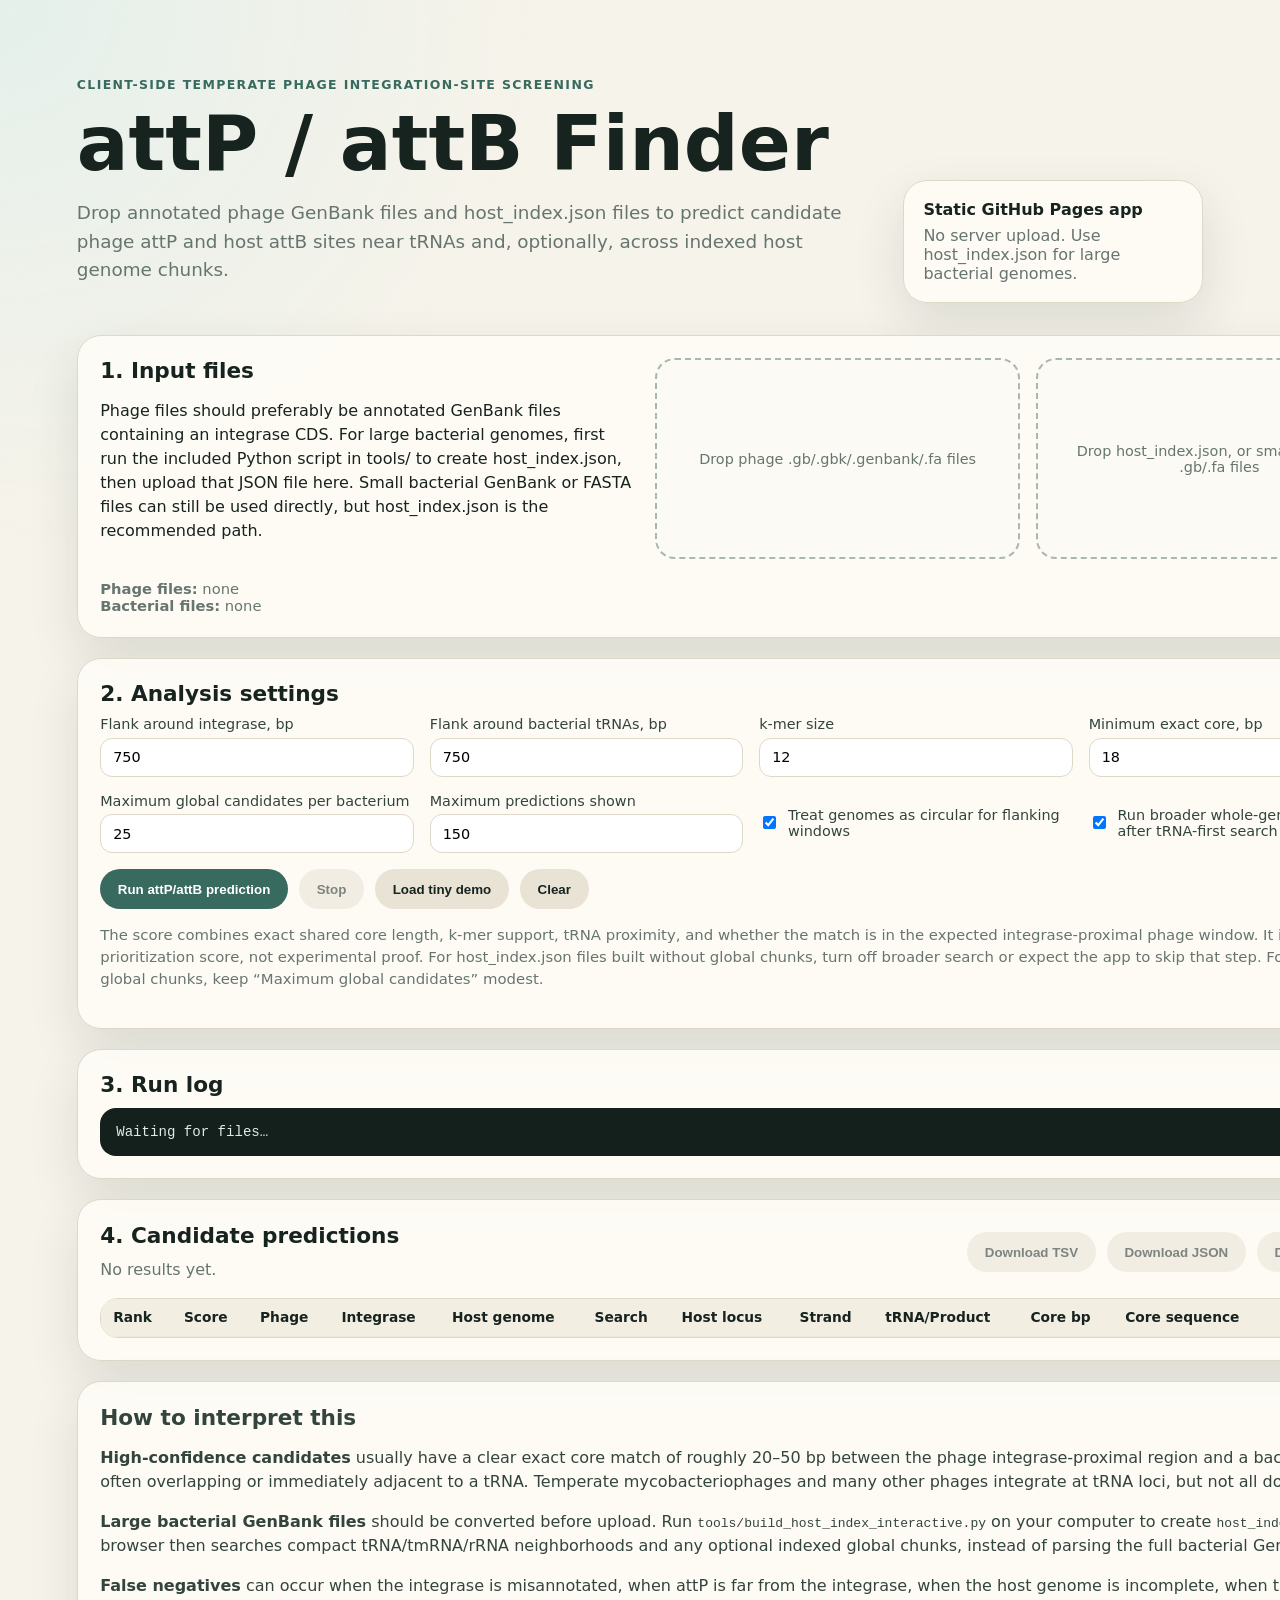
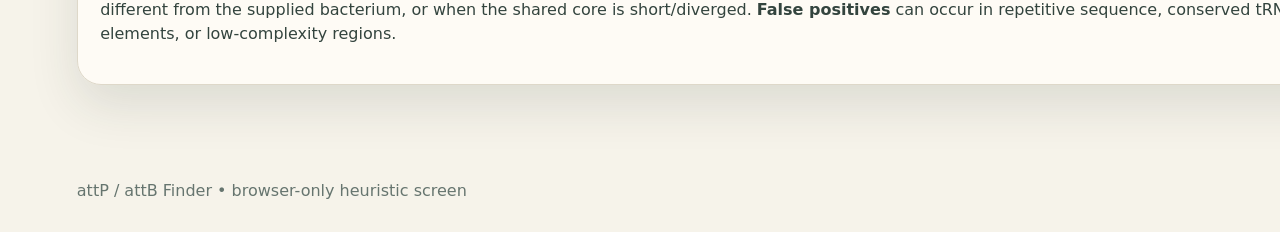
==== index_.html @ a2041f84 "Rename index.html to index_.html" ====
<!doctype html>
<html lang="en">
<head>
  <meta charset="utf-8" />
  <meta name="viewport" content="width=device-width, initial-scale=1" />
  <title>attP / attB Finder</title>
  <link rel="stylesheet" href="src/styles.css" />
</head>
<body>
  <header class="hero">
    <div>
      <p class="eyebrow">Client-side temperate phage integration-site screening</p>
      <h1>attP / attB Finder</h1>
      <p class="lede">Drop annotated phage GenBank files and host_index.json files to predict candidate phage attP and host attB sites near tRNAs and, optionally, across indexed host genome chunks.</p>
    </div>
    <div class="status-card">
      <strong>Static GitHub Pages app</strong>
      <span>No server upload. Use host_index.json for large bacterial genomes.</span>
    </div>
  </header>

  <main>
    <section class="panel grid-2">
      <div>
        <h2>1. Input files</h2>
        <p>Phage files should preferably be annotated GenBank files containing an integrase CDS. For large bacterial genomes, first run the included Python script in tools/ to create host_index.json, then upload that JSON file here. Small bacterial GenBank or FASTA files can still be used directly, but host_index.json is the recommended path.</p>
      </div>
      <div class="upload-grid">
        <label class="dropzone" id="phageDrop">
          <span>Drop phage .gb/.gbk/.genbank/.fa files</span>
          <input id="phageFiles" type="file" multiple accept=".gb,.gbk,.genbank,.fasta,.fa,.fna,.txt" />
        </label>
        <label class="dropzone" id="bactDrop">
          <span>Drop host_index.json, or small bacterial .gb/.fa files</span>
          <input id="bactFiles" type="file" multiple accept=".json,.gb,.gbk,.genbank,.fasta,.fa,.fna,.txt" />
        </label>
      </div>
      <div class="file-list" id="fileList"></div>
      <div class="warning" id="largeFileWarning" hidden></div>
    </section>

    <section class="panel">
      <h2>2. Analysis settings</h2>
      <div class="settings">
        <label>Flank around integrase, bp
          <input id="intFlank" type="number" min="100" max="5000" value="750" />
        </label>
        <label>Flank around bacterial tRNAs, bp
          <input id="trnaFlank" type="number" min="50" max="5000" value="750" />
        </label>
        <label>k-mer size
          <input id="kmerSize" type="number" min="6" max="25" value="12" />
        </label>
        <label>Minimum exact core, bp
          <input id="minCore" type="number" min="8" max="200" value="18" />
        </label>
        <label>Maximum global candidates per bacterium
          <input id="maxGlobal" type="number" min="0" max="200" value="25" />
        </label>
        <label>Maximum predictions shown
          <input id="maxPredictions" type="number" min="10" max="1000" value="150" />
        </label>
        <label class="check"><input id="assumeCircular" type="checkbox" checked /> Treat genomes as circular for flanking windows</label>
        <label class="check"><input id="globalSearch" type="checkbox" checked /> Run broader whole-genome search after tRNA-first search</label>
      </div>
      <div class="button-row">
        <button id="runBtn">Run attP/attB prediction</button>
        <button id="stopBtn" class="secondary" disabled>Stop</button>
        <button id="demoBtn" class="secondary">Load tiny demo</button>
        <button id="clearBtn" class="secondary">Clear</button>
      </div>
      <p class="hint">The score combines exact shared core length, k-mer support, tRNA proximity, and whether the match is in the expected integrase-proximal phage window. It is a prioritization score, not experimental proof. For host_index.json files built without global chunks, turn off broader search or expect the app to skip that step. For indexed global chunks, keep “Maximum global candidates” modest.</p>
    </section>

    <section class="panel log-panel">
      <h2>3. Run log</h2>
      <pre id="log">Waiting for files…</pre>
    </section>

    <section class="panel results-panel">
      <div class="section-head">
        <div>
          <h2>4. Candidate predictions</h2>
          <p id="summary">No results yet.</p>
        </div>
        <div class="button-row compact">
          <button id="downloadTsv" class="secondary" disabled>Download TSV</button>
          <button id="downloadJson" class="secondary" disabled>Download JSON</button>
          <button id="downloadFasta" class="secondary" disabled>Download FASTA</button>
        </div>
      </div>
      <div class="table-wrap">
        <table id="resultsTable">
          <thead>
            <tr>
              <th>Rank</th><th>Score</th><th>Phage</th><th>Integrase</th><th>Host genome</th><th>Search</th><th>Host locus</th><th>Strand</th><th>tRNA/Product</th><th>Core bp</th><th>Core sequence</th><th>Coordinates</th>
            </tr>
          </thead>
          <tbody></tbody>
        </table>
      </div>
    </section>

    <section class="panel prose">
      <h2>How to interpret this</h2>
      <p><strong>High-confidence candidates</strong> usually have a clear exact core match of roughly 20–50 bp between the phage integrase-proximal region and a bacterial locus, often overlapping or immediately adjacent to a tRNA. Temperate mycobacteriophages and many other phages integrate at tRNA loci, but not all do.</p>
      <p><strong>Large bacterial GenBank files</strong> should be converted before upload. Run <code>tools/build_host_index_interactive.py</code> on your computer to create <code>host_index.json</code>. The browser then searches compact tRNA/tmRNA/rRNA neighborhoods and any optional indexed global chunks, instead of parsing the full bacterial GenBank file.</p>
      <p><strong>False negatives</strong> can occur when the integrase is misannotated, when attP is far from the integrase, when the host genome is incomplete, when the true host is different from the supplied bacterium, or when the shared core is short/diverged. <strong>False positives</strong> can occur in repetitive sequence, conserved tRNAs, mobile elements, or low-complexity regions.</p>
    </section>
  </main>

  <footer>
    <span>attP / attB Finder • browser-only heuristic screen</span>
  </footer>

  <script src="src/app.js"></script>
</body>
</html>
---- src/styles.css ----
:root {
  --bg: #f6f3ea;
  --panel: #fffdf7;
  --ink: #17231f;
  --muted: #66756f;
  --line: #ded8c9;
  --accent: #386a5f;
  --accent2: #e9f3ef;
  --danger: #9b3d2e;
  --shadow: 0 20px 50px rgba(36, 46, 41, .12);
}
* { box-sizing: border-box; }
body {
  margin: 0;
  font-family: Inter, ui-sans-serif, system-ui, -apple-system, BlinkMacSystemFont, "Segoe UI", sans-serif;
  background: radial-gradient(circle at top left, #e5f0eb, transparent 34rem), var(--bg);
  color: var(--ink);
}
.hero {
  display: grid;
  grid-template-columns: minmax(0, 1fr) 300px;
  gap: 2rem;
  align-items: end;
  padding: 4rem min(6vw, 5rem) 2rem;
}
.eyebrow { color: var(--accent); text-transform: uppercase; letter-spacing: .11em; font-weight: 700; font-size: .78rem; }
h1 { font-size: clamp(2.2rem, 6vw, 5rem); margin: .2rem 0 .6rem; line-height: .95; }
.lede { font-size: 1.15rem; max-width: 70ch; color: var(--muted); line-height: 1.55; }
.status-card, .panel {
  background: rgba(255,253,247,.88);
  border: 1px solid var(--line);
  border-radius: 24px;
  box-shadow: var(--shadow);
}
.status-card { padding: 1.2rem; display: grid; gap: .4rem; color: var(--muted); }
.status-card strong { color: var(--ink); }
main { padding: 0 min(6vw, 5rem) 4rem; display: grid; gap: 1.25rem; }
.panel { padding: 1.4rem; }
.grid-2 { display: grid; grid-template-columns: 1fr 1.4fr; gap: 1.3rem; }
h2 { margin: 0 0 .65rem; font-size: 1.35rem; }
p { line-height: 1.5; }
.upload-grid { display: grid; grid-template-columns: 1fr 1fr; gap: 1rem; }
.dropzone {
  min-height: 150px;
  border: 2px dashed #aab7b1;
  border-radius: 20px;
  display: grid;
  place-items: center;
  padding: 1rem;
  text-align: center;
  background: #fbfaf4;
  cursor: pointer;
  color: var(--muted);
  transition: transform .15s ease, border-color .15s ease, background .15s ease;
}
.dropzone:hover, .dropzone.dragover { transform: translateY(-2px); border-color: var(--accent); background: var(--accent2); }
.dropzone input { display: none; }
.file-list { grid-column: 1 / -1; color: var(--muted); font-size: .92rem; }
.settings { display: grid; grid-template-columns: repeat(4, minmax(160px, 1fr)); gap: 1rem; }
label { display: grid; gap: .35rem; font-size: .9rem; color: #33443e; }
input[type="number"] { border: 1px solid var(--line); border-radius: 12px; padding: .65rem .75rem; font: inherit; background: white; }
.check { display: flex; align-items: center; gap: .55rem; }
.button-row { display: flex; gap: .7rem; flex-wrap: wrap; margin-top: 1rem; }
.button-row.compact { margin-top: 0; justify-content: flex-end; }
button {
  border: 0;
  border-radius: 999px;
  padding: .78rem 1.1rem;
  font-weight: 700;
  background: var(--accent);
  color: white;
  cursor: pointer;
}
button.secondary { background: #e8e3d5; color: var(--ink); }
button:disabled { opacity: .45; cursor: not-allowed; }
.hint { color: var(--muted); font-size: .93rem; }
.log-panel pre {
  margin: 0;
  max-height: 260px;
  overflow: auto;
  white-space: pre-wrap;
  background: #13201c;
  color: #dcece5;
  padding: 1rem;
  border-radius: 16px;
  font-size: .88rem;
}
.section-head { display: grid; grid-template-columns: 1fr auto; gap: 1rem; align-items: center; }
#summary { margin: 0; color: var(--muted); }
.table-wrap { overflow: auto; margin-top: 1rem; border: 1px solid var(--line); border-radius: 18px; }
table { width: 100%; border-collapse: collapse; font-size: .86rem; min-width: 1300px; background: white; }
th, td { padding: .65rem .75rem; border-bottom: 1px solid #eee8da; vertical-align: top; }
th { text-align: left; background: #f2eee2; position: sticky; top: 0; }
td code { font-family: ui-monospace, SFMono-Regular, Menlo, monospace; word-break: break-all; }
.prose { color: #33443e; }
footer { padding: 2rem min(6vw, 5rem); color: var(--muted); }
@media (max-width: 900px) {
  .hero, .grid-2, .section-head { grid-template-columns: 1fr; }
  .settings, .upload-grid { grid-template-columns: 1fr; }
}

.warning {
  margin-top: 1rem;
  padding: 0.9rem 1rem;
  border-radius: 1rem;
  background: #fff8df;
  border: 1px solid #ead27a;
  color: #6d5200;
  font-size: 0.95rem;
}
button:disabled {
  opacity: 0.55;
  cursor: not-allowed;
}
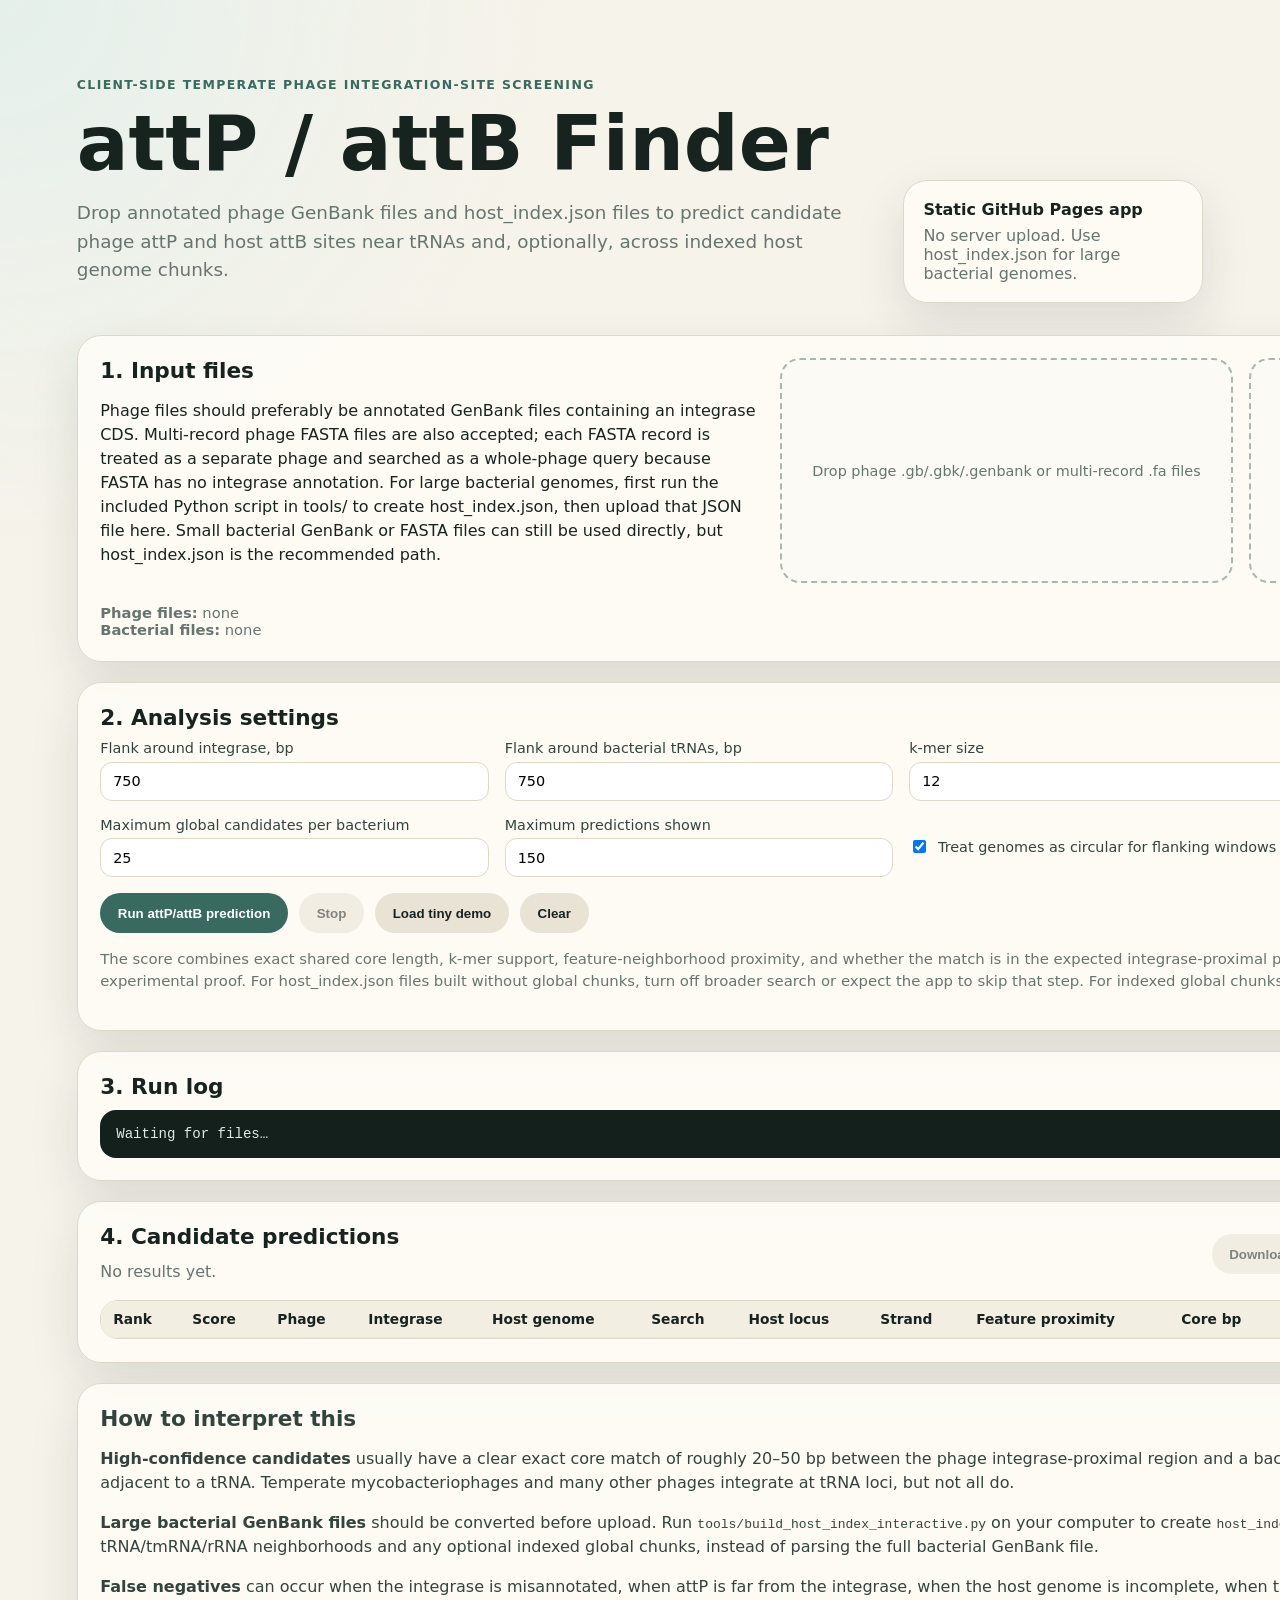
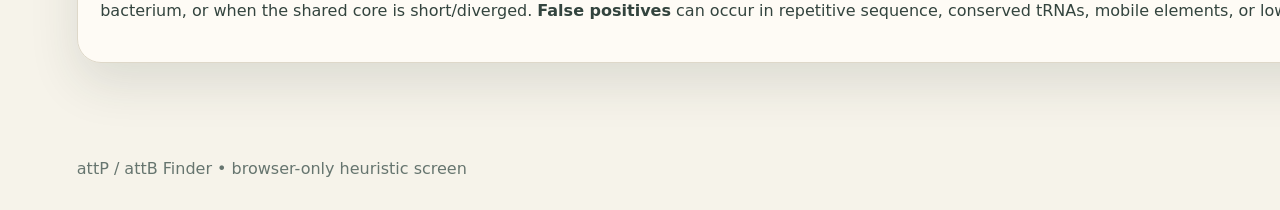
==== commit 395c388f: "Rename index.html to index_.html" ====
--- a/index_.html
+++ b/index_.html
@@ -23,11 +23,11 @@
     <section class="panel grid-2">
       <div>
         <h2>1. Input files</h2>
-        <p>Phage files should preferably be annotated GenBank files containing an integrase CDS. For large bacterial genomes, first run the included Python script in tools/ to create host_index.json, then upload that JSON file here. Small bacterial GenBank or FASTA files can still be used directly, but host_index.json is the recommended path.</p>
+        <p>Phage files should preferably be annotated GenBank files containing an integrase CDS. Multi-record phage FASTA files are also accepted; each FASTA record is treated as a separate phage and searched as a whole-phage query because FASTA has no integrase annotation. For large bacterial genomes, first run the included Python script in tools/ to create host_index.json, then upload that JSON file here. Small bacterial GenBank or FASTA files can still be used directly, but host_index.json is the recommended path.</p>
       </div>
       <div class="upload-grid">
         <label class="dropzone" id="phageDrop">
-          <span>Drop phage .gb/.gbk/.genbank/.fa files</span>
+          <span>Drop phage .gb/.gbk/.genbank or multi-record .fa files</span>
           <input id="phageFiles" type="file" multiple accept=".gb,.gbk,.genbank,.fasta,.fa,.fna,.txt" />
         </label>
         <label class="dropzone" id="bactDrop">
@@ -69,7 +69,7 @@
         <button id="demoBtn" class="secondary">Load tiny demo</button>
         <button id="clearBtn" class="secondary">Clear</button>
       </div>
-      <p class="hint">The score combines exact shared core length, k-mer support, tRNA proximity, and whether the match is in the expected integrase-proximal phage window. It is a prioritization score, not experimental proof. For host_index.json files built without global chunks, turn off broader search or expect the app to skip that step. For indexed global chunks, keep “Maximum global candidates” modest.</p>
+      <p class="hint">The score combines exact shared core length, k-mer support, feature-neighborhood proximity, and whether the match is in the expected integrase-proximal phage window. It is a prioritization score, not experimental proof. For host_index.json files built without global chunks, turn off broader search or expect the app to skip that step. For indexed global chunks, keep “Maximum global candidates” modest.</p>
     </section>
 
     <section class="panel log-panel">
@@ -84,16 +84,16 @@
           <p id="summary">No results yet.</p>
         </div>
         <div class="button-row compact">
-          <button id="downloadTsv" class="secondary" disabled>Download TSV</button>
-          <button id="downloadJson" class="secondary" disabled>Download JSON</button>
-          <button id="downloadFasta" class="secondary" disabled>Download FASTA</button>
+          <button id="downloadTsv" class="secondary" disabled>Download all TSV</button>
+          <button id="downloadJson" class="secondary" disabled>Download all JSON</button>
+          <button id="downloadFasta" class="secondary" disabled>Download all FASTA</button>
         </div>
       </div>
       <div class="table-wrap">
         <table id="resultsTable">
           <thead>
             <tr>
-              <th>Rank</th><th>Score</th><th>Phage</th><th>Integrase</th><th>Host genome</th><th>Search</th><th>Host locus</th><th>Strand</th><th>tRNA/Product</th><th>Core bp</th><th>Core sequence</th><th>Coordinates</th>
+              <th>Rank</th><th>Score</th><th>Phage</th><th>Integrase</th><th>Host genome</th><th>Search</th><th>Host locus</th><th>Strand</th><th>Feature proximity</th><th>Core bp</th><th>Core sequence</th><th>attP / attB coordinates</th>
             </tr>
           </thead>
           <tbody></tbody>
--- a/src/styles.css
+++ b/src/styles.css
@@ -88,7 +88,7 @@
 .section-head { display: grid; grid-template-columns: 1fr auto; gap: 1rem; align-items: center; }
 #summary { margin: 0; color: var(--muted); }
 .table-wrap { overflow: auto; margin-top: 1rem; border: 1px solid var(--line); border-radius: 18px; }
-table { width: 100%; border-collapse: collapse; font-size: .86rem; min-width: 1300px; background: white; }
+table { width: 100%; border-collapse: collapse; font-size: .86rem; min-width: 1600px; background: white; }
 th, td { padding: .65rem .75rem; border-bottom: 1px solid #eee8da; vertical-align: top; }
 th { text-align: left; background: #f2eee2; position: sticky; top: 0; }
 td code { font-family: ui-monospace, SFMono-Regular, Menlo, monospace; word-break: break-all; }
@@ -112,3 +112,19 @@
   opacity: 0.55;
   cursor: not-allowed;
 }
+
+.phage-nav {
+  display: flex;
+  flex-wrap: wrap;
+  align-items: center;
+  gap: 0.5rem;
+  margin-top: 0.75rem;
+}
+
+.phage-nav span {
+  font-weight: 700;
+  color: #1f2937;
+  padding: 0.35rem 0.55rem;
+  border-radius: 999px;
+  background: #f3f4f6;
+}
